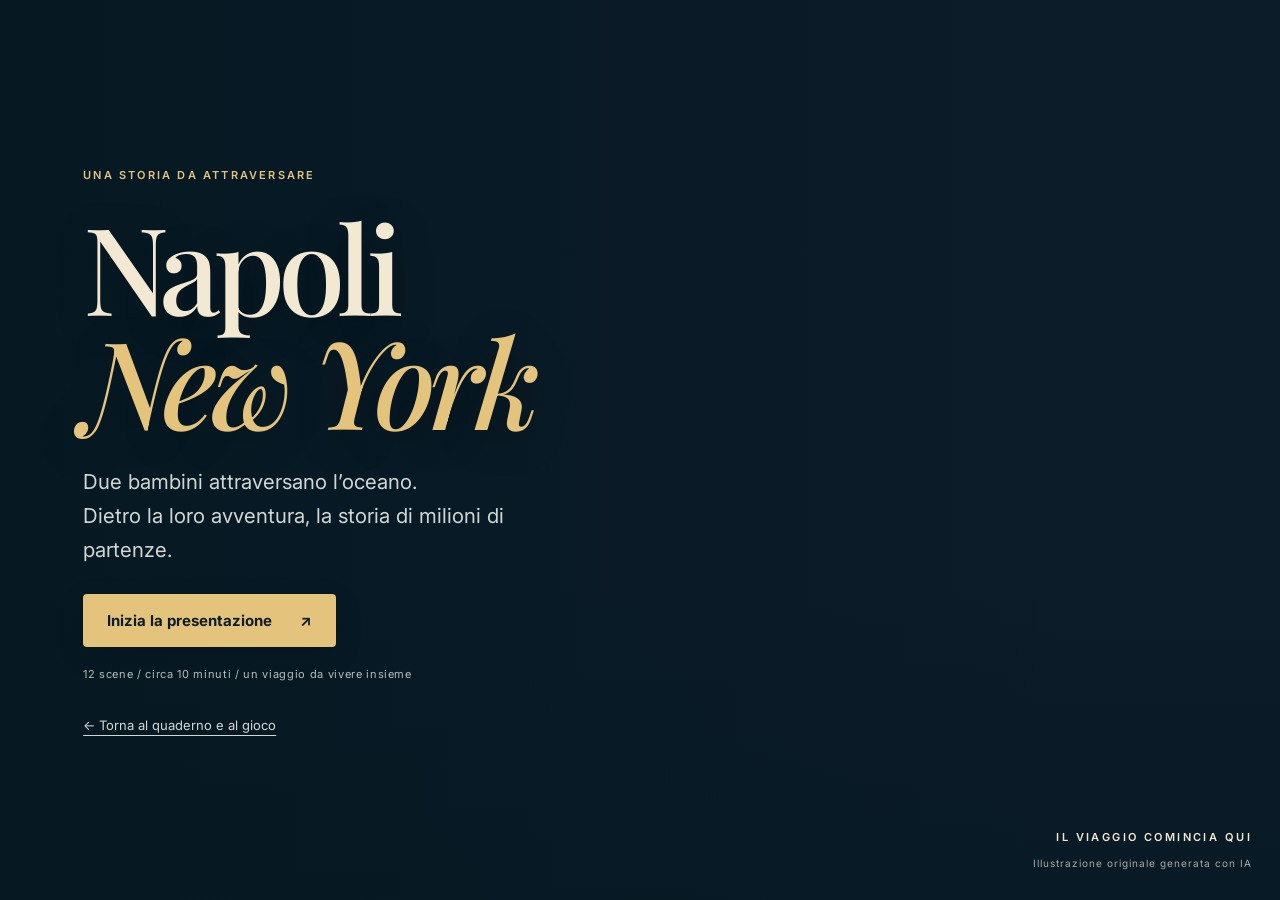
==== presentazione.html @ 8c888522 "Add files via upload" ====
<!DOCTYPE html>
<html lang="it">
<head>
<meta charset="UTF-8">
<meta name="viewport" content="width=device-width, initial-scale=1.0">
<title>Napoli – New York · Il film, il viaggio, la storia</title>
<meta name="description" content="12 slide per la classe: Fellini e Salvatores, il viaggio degli emigranti e cinque enigmi da risolvere insieme.">
<link rel="preconnect" href="https://fonts.googleapis.com">
<link rel="preconnect" href="https://fonts.gstatic.com" crossorigin>
<link href="https://fonts.googleapis.com/css2?family=Playfair+Display:ital,wght@0,500;0,700;0,900;1,500;1,700&family=Special+Elite&family=Inter:wght@400;500;600;700&display=swap" rel="stylesheet">
<link rel="stylesheet" href="presentazione.css">
<link rel="preload" href="assets/napoli-partenza.png" as="image" fetchpriority="high">
<script src="presentazione.js" defer></script>
</head>
<body>
<main id="landing">
  <div class="landing-copy">
    <p class="eyebrow">UNA STORIA DA ATTRAVERSARE</p>
    <h1>Napoli<br><em>New York</em></h1>
    <p class="land-sub">Due bambini attraversano l’oceano.<br>Dietro la loro avventura, la storia di milioni di partenze.</p>
    <button class="primary" id="startDeck">Inizia la presentazione <span aria-hidden="true">↗</span></button>
    <p class="land-meta">12 scene / circa 10 minuti / un viaggio da vivere insieme</p>
    <a class="back-link" href="index.html">← Torna al quaderno e al gioco</a>
  </div>
  <figure class="landing-photo">
    <img src="assets/napoli-partenza.png" alt="Illustrazione: due bambini con una valigia davanti al porto di Napoli all’alba" fetchpriority="high">
    <figcaption>IL VIAGGIO COMINCIA QUI<br><span>Illustrazione originale generata con IA</span></figcaption>
  </figure>
</main>
<section id="deck" hidden aria-label="Presentazione Napoli New York" aria-hidden="true">
  <div class="deck-progress" aria-hidden="true"><i id="dBar"></i></div>
  <header class="deck-top">
    <a class="deck-brand" href="index.html">Napoli <em>New York</em></a>
    <span class="deck-sec" id="dSec"></span>
    <span class="deck-count" id="dCount"></span>
    <div class="deck-tools">
      <button id="btnDOver" aria-label="Indice delle slide (G)" title="Indice delle slide (G)">▦<span>Indice</span></button>
      <button id="btnDNotes" aria-label="Note del relatore (N)" aria-expanded="false" aria-controls="dNotes" title="Note relatore (N)">✎<span>Note</span></button>
      <button id="btnMotion" aria-label="Disattiva le animazioni" aria-pressed="true" title="Animazioni attive">◈<span>Effetti</span></button>
      <button id="btnFS" aria-label="Schermo intero (F)" title="Schermo intero (F)">⛶<span>Schermo</span></button>
      <button id="closeDeck" aria-label="Torna alla copertina" title="Torna alla copertina">×<span>Esci</span></button>
    </div>
  </header>
  <div class="deck-stage">
    <button class="deck-arrow" id="dPrev" aria-label="Slide precedente">‹</button>
    <div class="deck-viewport" id="dViewport" tabindex="0" aria-label="Contenuto della slide">
      <article id="dCard" class="slide"></article>
    </div>
    <button class="deck-arrow" id="dNext" aria-label="Slide successiva">›</button>
  </div>
  <aside class="deck-notes" id="dNotes" hidden aria-label="Note del relatore"><b>PER IL RELATORE</b><p id="dNoteTxt"></p><p id="dSources"></p></aside>
  <footer class="deck-bottom">
    <div id="dDots" aria-label="Vai a una slide"></div>
    <div class="journey-position" aria-label="Tappe del viaggio"><span data-act="0">Napoli</span><i aria-hidden="true"></i><span data-act="1">Atlantico</span><i aria-hidden="true"></i><span data-act="2">New York</span></div>
    <p class="deck-hint">← → naviga <span>G indice / N note / F schermo intero</span></p>
  </footer>
  <p id="deckStatus" class="sr-only" role="status" aria-live="polite"></p>
</section>
<dialog id="dOver" aria-labelledby="overviewTitle">
  <header><div><p class="eyebrow">IL PERCORSO</p><h2 id="overviewTitle">Le tappe del viaggio</h2></div><button id="closeOverview" aria-label="Chiudi l’indice">×</button></header>
  <div id="dGrid"></div>
</dialog>
<noscript><p class="noscript">Per navigare nelle slide è necessario JavaScript. Puoi leggere gli stessi argomenti nel <a href="index.html#quaderno">Quaderno di viaggio</a>.</p></noscript>
</body>
</html>
---- presentazione.css ----
:root{--paper:#f3e9d3;--white:#fffaf0;--ink:#172329;--soft:#56605f;--navy:#0c1c29;--gold:#e4c37c;--red:#842f2c;--line:#cbbf9f}
*{box-sizing:border-box}
[hidden]{display:none!important}
html,body{margin:0;min-height:100%;background:var(--navy);font-family:Inter,system-ui,sans-serif;color:var(--paper)}
body{height:100dvh}
a{color:inherit}
button{font:inherit;cursor:pointer}
button:disabled{opacity:.25;cursor:default}
:focus-visible{outline:3px solid var(--gold);outline-offset:4px}
h1,h2,h3{font-family:'Playfair Display',Georgia,serif;font-weight:500;line-height:1.08;margin:0;text-wrap:balance}
p{line-height:1.65}
.eyebrow{font-size:11px;letter-spacing:.2em;font-weight:600;margin:0 0 24px;color:var(--gold)}
#landing{min-height:100dvh;position:relative;isolation:isolate;display:flex;align-items:center;padding:clamp(28px,6.5vw,110px);overflow:hidden;background:#0c1c29}
.landing-copy{padding:24px 0;position:relative;z-index:1;width:57%;animation:opening-copy 1.2s .15s both}
#landing h1{font-size:clamp(72px,9.5vw,155px);letter-spacing:-.055em;line-height:.94;text-shadow:0 8px 40px #0004}
#landing h1 em{color:var(--gold);font-weight:500}
.land-sub{color:#d2d7d4;font-size:clamp(16px,1.6vw,21px);margin:28px 0;max-width:38ch}
.primary{display:inline-flex;gap:28px;align-items:center;justify-content:center;background:var(--gold);color:var(--navy);padding:17px 24px;border:0;border-radius:4px;font-weight:700;font-size:15px;text-decoration:none;min-height:50px}
.primary:hover{background:#f2d699}
.land-meta{font-size:11px;letter-spacing:.06em;color:#b4bdba;margin:18px 0 30px}
.back-link{font-size:13px;text-decoration-thickness:1px;text-underline-offset:5px;color:#d2d7d4}
.landing-photo{margin:0;position:absolute;inset:0;z-index:-1;overflow:hidden}
.landing-photo img{position:absolute;inset:0;width:100%;height:100%;object-fit:cover;filter:saturate(.9);animation:opening-image 18s ease-out both}
.landing-photo::after{content:'';position:absolute;inset:0;background:linear-gradient(90deg,#061923f5 0%,#061923c9 27%,#06192340 62%,#06192300 85%),linear-gradient(0deg,#061923a1,transparent 35%);pointer-events:none}
.landing-photo figcaption{position:absolute;z-index:1;bottom:24px;right:28px;left:auto;text-align:right;color:var(--paper);font-size:11px;font-weight:600;letter-spacing:.22em;line-height:2.3}
.landing-photo figcaption span{font-size:10px;font-weight:400;letter-spacing:.1em;opacity:.7}
#deck{height:100dvh;display:flex;flex-direction:column;padding:0 clamp(12px,3vw,48px);overflow:hidden;max-width:1700px;margin:auto}
.deck-progress{position:fixed;left:0;right:0;top:0;height:3px;background:#ffffff15;z-index:5}
.deck-progress i{display:block;height:100%;background:var(--gold);transition:width .25s}
.deck-top{display:flex;gap:24px;align-items:center;flex-shrink:0;min-height:80px;width:100%;margin:auto;max-width:1500px}
.deck-brand{font-family:'Playfair Display',Georgia,serif;font-size:19px;text-decoration:none;white-space:nowrap}
.deck-brand em{color:var(--gold);margin-left:5px}
.deck-sec{font-size:11px;letter-spacing:.1em;color:#b4bdba;overflow:hidden;text-overflow:ellipsis;white-space:nowrap}
.deck-count{font-size:12px;letter-spacing:.12em;color:var(--gold);margin-left:auto;white-space:nowrap}
.deck-tools{display:flex;gap:4px}
.deck-tools button{background:transparent;color:var(--paper);border:1px solid transparent;border-radius:4px;min-width:48px;min-height:48px;font-size:21px;padding:6px}
.deck-tools span{display:block;font-size:9px;line-height:1.2;margin-top:3px;letter-spacing:.03em}
.deck-tools button:hover,.deck-tools button[aria-expanded=true]{border-color:#e4c37c66;background:#e4c37c10}
.deck-stage{display:flex;align-items:center;justify-content:center;gap:18px;flex:1;min-height:0;position:relative}
.deck-arrow{flex-shrink:0;width:38px;min-height:60px;border:1px solid #e4c37c44;background:transparent;border-radius:4px;color:var(--gold);font-size:32px}
.deck-arrow:hover:enabled{background:#e4c37c15}
.deck-viewport{width:min(100%,calc((100dvh - 150px)*16/9));max-height:100%;aspect-ratio:16/9;background:var(--paper);color:var(--ink);position:relative;overflow:hidden;box-shadow:0 24px 80px #0004;container-type:inline-size}
#deck.with-notes .deck-viewport{width:min(100%,calc((100dvh - 300px)*16/9))}
.slide{position:absolute;inset:0;display:flex;isolation:isolate}
.slide.enter{animation:scene-dissolve .8s cubic-bezier(.16,1,.3,1) both}
.slide.enter[data-transition=pan]{animation-name:scene-pan}
.slide.enter[data-transition=wipe]{animation-name:scene-wipe}
.slide.enter[data-transition=zoom]{animation-name:scene-zoom}
.slide.enter[data-transition=iris]{animation-name:scene-iris}
.slide-ghost{position:absolute!important;inset:0;z-index:3;pointer-events:none;overflow:hidden;animation:scene-out .72s ease both}
@keyframes scene-dissolve{from{opacity:0;filter:blur(5px)}to{opacity:1;filter:blur(0)}}
@keyframes scene-pan{from{opacity:0;transform:translateX(calc(var(--direction,1)*6%)) scale(1.035);filter:blur(4px)}to{opacity:1;transform:none;filter:blur(0)}}
@keyframes scene-wipe{from{clip-path:inset(0 100% 0 0);transform:scale(1.035)}to{clip-path:inset(0);transform:none}}
@keyframes scene-zoom{from{opacity:0;transform:scale(.94);filter:blur(6px)}to{opacity:1;transform:scale(1);filter:blur(0)}}
@keyframes scene-iris{from{clip-path:circle(10% at 65% 48%);filter:brightness(.65)}to{clip-path:circle(140% at 65% 48%);filter:brightness(1)}}
@keyframes scene-out{from{opacity:1;transform:none}to{opacity:0;transform:translateX(calc(var(--direction,1)*-3%)) scale(1.025)}}
.slide h2{font-size:clamp(27px,4.5cqw,65px);letter-spacing:-.025em;margin-bottom:22px}
.slide p,.slide li{font-size:clamp(15px,1.85cqw,25px);line-height:1.6}
.slide p{margin:0 0 17px;max-width:54ch}
.slide p:last-child{margin-bottom:0}
.slide b{font-weight:700}
.slide em{font-family:'Playfair Display',Georgia,serif;font-weight:500}
.sl-k{font-size:clamp(9px,1cqw,13px);font-weight:600;letter-spacing:.18em;text-transform:uppercase;color:var(--red);margin-bottom:20px}
.sl-copy{padding:5.5cqw;display:flex;flex-direction:column;justify-content:center;flex:1;min-width:0}
.sl-copy.solo{padding-right:15cqw}
.sl-copy.solo p{max-width:60ch}
.sl-photo{width:40%;margin:0;position:relative;overflow:hidden;background:#29414a;display:flex;align-items:flex-end}
.sl-photo img{position:absolute;inset:0;width:100%;height:100%;object-fit:cover;filter:saturate(.82);object-position:72% center}
.sl-photo figcaption{position:relative;z-index:1;width:100%;background:linear-gradient(0deg,#0c1c29f5,#0c1c2988);color:var(--paper);padding:26px 20px 18px;font-size:clamp(10px,1.1cqw,14px);line-height:1.6}
.sl-photo.image-unavailable::before{content:'ARCHIVIO DEL VIAGGIO';position:absolute;left:24px;top:28px;right:24px;letter-spacing:.18em;font-size:12px;color:var(--gold)}
.sl-cover{padding:6cqw;position:relative;isolation:isolate;display:flex;flex:1;flex-direction:column;justify-content:flex-end;background:#182f3a;color:var(--paper)}
.sl-cover>img{position:absolute;inset:0;width:100%;height:100%;object-fit:cover;z-index:-2;filter:saturate(.9)}
.sl-cover::before{content:'';position:absolute;inset:0;z-index:-1;background:linear-gradient(90deg,#061923e8 5%,#061923a8 40%,#06192300 80%),linear-gradient(0deg,#06192380,transparent 60%)}
.sl-cover h2{font-size:clamp(34px,6.7cqw,96px);margin:0 0 22px;line-height:1.02;max-width:14ch}
.sl-cover h2 em{color:var(--gold)}
.sl-cover p{max-width:40ch;color:#ece5d5}
.sl-cover .sl-k{color:var(--gold)}
.sl-number{position:absolute;right:3.5cqw;bottom:2.5cqw;font-family:'Playfair Display',Georgia,serif;font-size:clamp(32px,6cqw,80px);line-height:1;opacity:.12;pointer-events:none}
.sl-facts{flex:1;display:flex;flex-direction:column;justify-content:center;padding:5.5cqw;background:#142d39;color:var(--paper)}
.sl-facts .sl-k{color:var(--gold)}
.fact-row{display:grid;grid-template-columns:1.45fr 1fr 1fr;gap:30px;margin:10px 0 28px}
.fact-row>div{border-top:1px solid #e4c37c55;padding-top:18px}
.fact-row strong{display:block;font-family:'Playfair Display',Georgia,serif;color:var(--gold);font-size:clamp(25px,4.3cqw,62px);font-weight:500;line-height:1.1;margin-bottom:12px}
.fact-row span{font-size:clamp(12px,1.4cqw,20px);line-height:1.6;display:block}
.sl-facts>p{font-size:clamp(13px,1.6cqw,21px);color:#d1d8d3}
.timeline{display:grid;grid-template-columns:repeat(3,1fr);gap:4cqw;margin-top:12px}
.timeline section{border-top:2px solid var(--red);padding-top:20px}
.timeline strong{font-family:'Playfair Display',Georgia,serif;font-size:clamp(32px,5cqw,68px);font-weight:500;color:var(--red)}
.timeline p{font-size:clamp(13px,1.65cqw,22px);margin-top:12px}
.keyline{border-left:3px solid var(--red);padding-left:18px;margin-top:12px!important;color:var(--red)}
.morse{font-family:'Special Elite',monospace;letter-spacing:.12em;font-size:clamp(22px,4cqw,56px)!important;color:var(--red);margin:5px 0 20px!important;white-space:nowrap}
.sl-quote{flex:1;display:flex;flex-direction:column;justify-content:center;padding:7cqw;background:#762e2d;color:var(--paper)}
.sl-quote .sl-k{color:var(--gold)}
.sl-quote blockquote{font-family:'Playfair Display',Georgia,serif;font-size:clamp(28px,4.6cqw,64px);font-style:italic;line-height:1.25;margin:0 0 26px;max-width:27ch}
.sl-quote p{font-size:clamp(13px,1.5cqw,21px);color:#edcebf}
.sl-mission{display:flex;flex-direction:column;justify-content:center;align-items:flex-start;flex:1;padding:5.5cqw}
.mission-route{font-size:clamp(12px,1.5cqw,19px)!important;line-height:2!important;border-top:1px solid var(--line);border-bottom:1px solid var(--line);padding:16px 0;margin:8px 0 24px!important;width:100%}
.sl-mission .primary{font-size:clamp(12px,1.3cqw,18px);padding:14px 20px}
.sl-trailer{display:flex;flex-direction:column;flex:1;min-width:0;gap:12px;padding:2.4cqw 4cqw;background:#071721;color:var(--paper)}
.sl-trailer header{display:flex;align-items:center;justify-content:space-between;gap:16px;flex-shrink:0}
.sl-trailer .sl-k{color:var(--gold);margin:0;font-size:clamp(9px,1cqw,13px)}
.sl-trailer h2{font-size:clamp(22px,2.7cqw,38px);margin:0;white-space:nowrap}
.trailer-player{position:relative;flex:1;min-height:0;background:#000;border:1px solid #e4c37c3d;border-radius:3px;overflow:hidden}
.trailer-player iframe{position:absolute;inset:0;width:100%;height:100%;border:0;display:block}
.sl-trailer .trailer-caption{font-size:clamp(10px,1.05cqw,14px);line-height:1.6;color:#c8d1ca;max-width:none;margin:0;flex-shrink:0}
.trailer-caption a{color:var(--gold);text-underline-offset:3px;margin-left:12px}
.deck-bottom{min-height:64px;display:flex;align-items:center;gap:18px;justify-content:space-between;flex-shrink:0}
#dDots{display:flex;gap:2px}
#dDots button{width:26px;height:36px;background:transparent;border:0;border-radius:3px;display:grid;place-items:center;padding:0}
#dDots button::after{content:'';width:5px;height:5px;border:1px solid #e4c37c99;border-radius:50%}
#dDots button[aria-current=true]::after{background:var(--gold);width:16px;border-radius:2px}
.deck-hint{font-size:10px;color:#b4bdba;letter-spacing:.04em;white-space:nowrap}
.deck-hint span{margin-left:20px;color:#879791}
.deck-notes{flex-shrink:0;padding:14px 18px;margin:14px 56px 0;max-height:136px;overflow:auto;background:var(--paper);color:var(--ink);border-left:3px solid var(--gold)}
.deck-notes b{font-size:10px;letter-spacing:.15em;color:var(--red)}
.deck-notes p{font-size:13px;margin:7px 0;line-height:1.55}
#dSources{font-size:11px;color:var(--soft)}
#dSources a{margin-right:14px;text-underline-offset:3px}
#dOver{width:min(1060px,94vw);max-height:90dvh;padding:30px;border:1px solid #e4c37c55;border-radius:6px;background:var(--navy);color:var(--paper);overflow:auto}
#dOver::backdrop{background:#020b13de}
#dOver header{display:flex;align-items:center;justify-content:space-between;gap:16px;margin-bottom:28px}
#dOver header .eyebrow{margin-bottom:10px}
#dOver h2{font-size:32px}
#closeOverview{width:44px;height:44px;border:1px solid #e4c37c55;background:none;color:var(--gold);border-radius:4px;font-size:28px;flex-shrink:0}
#dGrid{display:grid;grid-template-columns:repeat(3,1fr);gap:12px}
#dGrid button{min-height:125px;padding:18px;background:#ffffff05;border:1px solid #ffffff22;color:var(--paper);text-align:left;border-radius:4px}
#dGrid button[aria-current=true],#dGrid button:hover{border-color:var(--gold);background:#e4c37c10}
#dGrid small{display:block;color:var(--gold);font-size:10px;letter-spacing:.08em;margin-bottom:12px}
#dGrid strong{font-family:'Playfair Display',Georgia,serif;font-size:21px;line-height:1.2;font-weight:500}
.sr-only{position:absolute;width:1px;height:1px;overflow:hidden;clip-path:inset(50%);white-space:nowrap;margin:-1px}
.noscript{padding:24px;background:var(--paper);color:var(--ink)}

/* Cinematic scenes share local illustrations and a protected text area. */
.scene-backdrop{position:absolute;inset:0;z-index:-1;overflow:hidden;background:#132e3b}
.scene-backdrop>img{position:absolute;inset:0;width:100%;height:100%;object-fit:cover;filter:saturate(.85)}
.scene-backdrop::after{content:'';position:absolute;inset:0;background:linear-gradient(90deg,#061923f0 2%,#061923da 28%,#06192399 48%,#06192318 82%),linear-gradient(0deg,#06192388,transparent 50%)}
.cinematic{color:var(--paper)}
.cinematic .sl-copy{padding:5.5cqw;flex:0 0 100%}
.cinematic .sl-copy h2{width:61%;max-width:21ch;text-shadow:0 3px 24px #0005}
.cinematic .sl-copy p{width:55%;max-width:48ch;color:#f3ecdc}
.cinematic .sl-k{color:var(--gold)}
.cinematic .keyline{border-color:var(--gold);color:var(--gold)!important}
.cinematic .morse{color:var(--gold)!important;text-shadow:0 0 28px #e4c37c38}
.cinematic .sl-facts{background:linear-gradient(90deg,#071d2ae8,#071d2ab5);z-index:0}
.cinematic .sl-quote{background:linear-gradient(90deg,#462626e8,#251b1bcc);z-index:0}
.cinematic .sl-quote blockquote{max-width:26ch;text-shadow:0 3px 30px #0003}
.cinematic .sl-mission{z-index:0;background:linear-gradient(90deg,#061923ed,#06192396 70%,transparent)}
.cinematic .sl-mission h2{max-width:19ch}
.cinematic .sl-mission>p{max-width:48ch}
.cinematic .mission-route{border-color:#e4c37c55;width:auto;max-width:100%;color:#e4c37c}
.cinematic .sl-number{color:var(--gold);opacity:.14}
.art-credit{position:absolute;bottom:14px;right:20px;z-index:5;font-size:clamp(8px,.85cqw,11px);letter-spacing:.04em;color:#e8e0ce;text-shadow:0 1px 8px #000;pointer-events:none}
.title-line{display:block;overflow:hidden;padding-bottom:.09em;margin-bottom:-.09em}
.title-line>span{display:block}
.enter .reveal-item{animation:copy-arrive .9s cubic-bezier(.16,1,.3,1) both;animation-delay:calc(.14s + var(--order,0)*.085s)}
.enter .title-line>span{animation:title-arrive 1s cubic-bezier(.16,1,.3,1) both}
.enter .title-line:nth-child(2)>span{animation-delay:.12s}
.enter .title-line:nth-child(3)>span{animation-delay:.24s}
.enter .cinema-image{animation:slow-camera 24s cubic-bezier(.2,.5,.4,1) both}
.enter .timeline section{animation-name:timeline-arrive;animation-delay:calc(2s + var(--step,0)*3s);transform-origin:left top}
@keyframes copy-arrive{from{opacity:0;transform:translateY(22px);filter:blur(3px)}to{opacity:1;transform:none;filter:blur(0)}}
@keyframes title-arrive{from{opacity:0;transform:translateY(115%) rotate(2deg)}to{opacity:1;transform:none}}
@keyframes slow-camera{from{transform:scale(1.035) translateX(-.5%)}to{transform:scale(1.11) translateX(.7%)}}
@keyframes timeline-arrive{from{opacity:0;transform:translateX(-20px) scaleX(.96)}to{opacity:1;transform:none}}
@keyframes opening-copy{from{opacity:0;transform:translateY(26px)}to{opacity:1;transform:none}}
@keyframes opening-image{from{transform:scale(1.1);filter:brightness(.65) saturate(.8)}to{transform:scale(1);filter:brightness(1) saturate(.9)}}
.primary{transition:transform .25s,background .25s,box-shadow .25s;box-shadow:0 8px 28px #0002}
.primary:hover{transform:translateY(-3px);box-shadow:0 14px 34px #0004}
.primary span{transition:transform .25s}
.primary:hover span{transform:translate(3px,-3px)}
.deck-viewport{border:1px solid #e4c37c36;border-radius:5px;box-shadow:0 30px 100px #0007}
.journey-position{display:flex;align-items:center;gap:12px;font-size:10px;letter-spacing:.11em;text-transform:uppercase;white-space:nowrap;color:#84968f}
.journey-position i{width:24px;height:1px;background:#e4c37c35}
.journey-position span{transition:color .5s}
.journey-position .active{color:var(--gold)}
#btnMotion[aria-pressed=true]{color:var(--gold)}
#dGrid button{position:relative;overflow:hidden;isolation:isolate;transition:transform .25s,border-color .25s}
#dGrid button:hover{transform:translateY(-3px)}
#dGrid button.has-preview::before{content:'';position:absolute;inset:0;z-index:-1;background-image:linear-gradient(90deg,#061923eb,#06192388),var(--preview);background-position:center;background-size:cover;transition:transform .5s}
#dGrid button.has-preview:hover::before{transform:scale(1.08)}
.motion-off *,.motion-off *::before,.motion-off *::after{animation:none!important;transition:none!important}
.motion-off .cinema-image{transform:none!important}
@media(max-width:1000px){.deck-hint span{display:none}.deck-sec{display:none}.deck-top{gap:14px}.deck-arrow{width:30px}.deck-stage{gap:10px}#dDots button{width:23px}.deck-notes{margin-left:40px;margin-right:40px}}
@media(max-width:700px){#landing{padding:48px 26px;align-items:flex-end;min-height:100dvh}.landing-copy{padding:12px 0 45px;width:100%}#landing h1{font-size:76px}.landing-photo{min-height:0;max-height:none;order:0}.land-sub{margin:24px 0;font-size:17px}.land-meta{font-size:10px}.eyebrow{font-size:9px;margin-bottom:22px}#deck{padding:0 12px}.deck-top{min-height:68px;gap:8px}.deck-brand{font-size:14px}.deck-tools{gap:0}.deck-tools button{min-width:36px;font-size:19px;padding:4px}.deck-tools span{font-size:8px}.deck-count{font-size:10px;letter-spacing:.04em}.deck-stage{padding-bottom:2px;align-items:stretch;gap:0}.deck-arrow{position:absolute;z-index:3;bottom:12px;min-height:42px;width:42px;background:#0c1c29e8;border-color:#e4c37c99}.deck-arrow:first-child{left:12px}.deck-arrow:last-child{right:12px}.deck-viewport,#deck.with-notes .deck-viewport{width:100%;height:100%;aspect-ratio:auto;overflow-y:auto;container-type:normal}.slide{position:relative;min-height:100%;display:flex;flex-direction:column;padding-bottom:66px}.slide h2{font-size:34px;margin-bottom:20px}.slide p,.slide li{font-size:16px;line-height:1.7}.sl-k{font-size:10px;margin-bottom:18px}.sl-copy,.sl-copy.solo{padding:28px 24px;flex:1}.sl-photo{width:100%;min-height:210px;order:-1;flex-shrink:0}.sl-photo figcaption{font-size:11px;padding:40px 18px 12px}.sl-cover{padding:32px 26px;min-height:100%;flex:1}.sl-cover h2{font-size:46px;max-width:12ch}.sl-cover p{font-size:17px}.sl-facts{padding:30px 24px}.fact-row{gap:22px;margin:12px 0 25px;grid-template-columns:1fr}.fact-row>div{padding-top:12px}.fact-row strong{font-size:41px;margin-bottom:5px}.fact-row span{font-size:14px}.sl-facts>p{font-size:15px}.timeline{grid-template-columns:1fr;gap:22px}.timeline section{padding-top:12px}.timeline strong{font-size:38px}.timeline p{font-size:16px;margin-top:6px}.morse{font-size:26px!important;letter-spacing:.05em}.sl-quote{padding:34px 24px}.sl-quote blockquote{font-size:34px;line-height:1.3}.sl-quote p{font-size:15px}.sl-mission{padding:30px 24px}.mission-route{font-size:14px!important}.sl-mission .primary{font-size:14px;width:100%}.sl-number{font-size:40px;bottom:16px;right:65px}.deck-bottom{min-height:54px;justify-content:center}.deck-hint{display:none}#dDots button{width:25px;height:40px}.deck-notes{max-height:150px;margin:8px 0 0;padding:10px 14px}.deck-notes p{font-size:12px}#dGrid{grid-template-columns:1fr 1fr}#dGrid button{min-height:110px;padding:14px}#dGrid strong{font-size:18px}#dOver{padding:20px}#dOver h2{font-size:27px}}
@media(max-width:380px){.deck-brand{font-size:12px}.deck-tools button{min-width:31px}.deck-count{font-size:9px}#dDots button{width:22px}.slide h2{font-size:30px}}

@media(max-width:1250px){.deck-hint span{display:none}}
@media(max-width:1000px){.journey-position{font-size:8px;gap:8px}.journey-position i{width:15px}.deck-hint{display:none}}
@media(max-width:700px){
  .landing-photo img{object-position:65% center}
  .landing-photo::after{background:linear-gradient(0deg,#061923fa 0%,#061923cd 40%,#06192318 100%)}
  .landing-photo figcaption{bottom:15px;right:20px;font-size:8px;line-height:1.6}
  .landing-photo figcaption span{font-size:8px}
  .land-sub{font-size:16px;max-width:34ch}
  .land-meta{font-size:9px;max-width:32ch;line-height:1.6}
  .deck-brand{font-size:13px;white-space:normal;max-width:100px;line-height:1.2}
  .deck-top{gap:7px}
  .deck-tools button{min-width:32px}
  .deck-tools span{font-size:7px}
  .deck-count{font-size:9px}
  .deck-bottom{flex-direction:column;gap:0;padding:3px 0 8px;min-height:70px}
  .journey-position{font-size:8px;gap:14px}
  .journey-position i{width:25px}
  .scene-backdrop{position:absolute;inset:0}
  .scene-backdrop>img{object-position:70% center}
  .scene-backdrop::after{background:linear-gradient(0deg,#061923f5 15%,#061923e3 45%,#06192378 100%)}
  .cinematic .sl-copy{padding:38px 25px 32px;flex:1;justify-content:center}
  .cinematic .sl-copy h2,.cinematic .sl-copy p{width:100%;max-width:none}
  .cinematic .sl-copy h2{font-size:34px}
  .cinematic .sl-copy p{font-size:16px}
  .cinematic .sl-facts{background:#071d2ac9}
  .cinematic .sl-quote{background:#352127d9}
  .cinematic .sl-mission{padding:34px 25px;background:#061923b8}
  .cinematic .sl-mission h2{font-size:36px}
  .cinematic .sl-mission>p{font-size:16px}
  .cinematic .sl-quote blockquote{font-size:33px}
  .sl-cover{justify-content:center;min-height:560px}
  .sl-cover>img{object-position:68% center}
  .sl-cover::before{background:linear-gradient(90deg,#061923db,#06192355),linear-gradient(0deg,#061923de,transparent)}
  .sl-photo{min-height:240px}
  .art-credit{font-size:8px;right:12px;bottom:8px}
  .slide>.art-credit{bottom:70px}
  .cinematic .mission-route{font-size:13px!important}
  .sl-trailer{padding:28px 18px;gap:20px;min-height:440px;justify-content:center}
  .sl-trailer header{display:block}
  .sl-trailer .sl-k{font-size:9px;margin-bottom:12px}
  .sl-trailer h2{font-size:29px;white-space:normal}
  .trailer-player{flex:0 0 auto;aspect-ratio:16/9;width:100%}
  .sl-trailer .trailer-caption{font-size:12px;line-height:1.8}
  .trailer-caption a{display:block;margin:8px 0 0}
}
@media(max-width:380px){.deck-tools button{min-width:28px}.deck-tools span{display:none}.deck-brand{font-size:11px;max-width:80px}.deck-count{font-size:9px}.cinematic .sl-copy h2{font-size:30px}.sl-cover h2{font-size:41px}}
@media(prefers-reduced-motion:reduce){*,*::before,*::after{animation:none!important;transition:none!important;scroll-behavior:auto!important}}
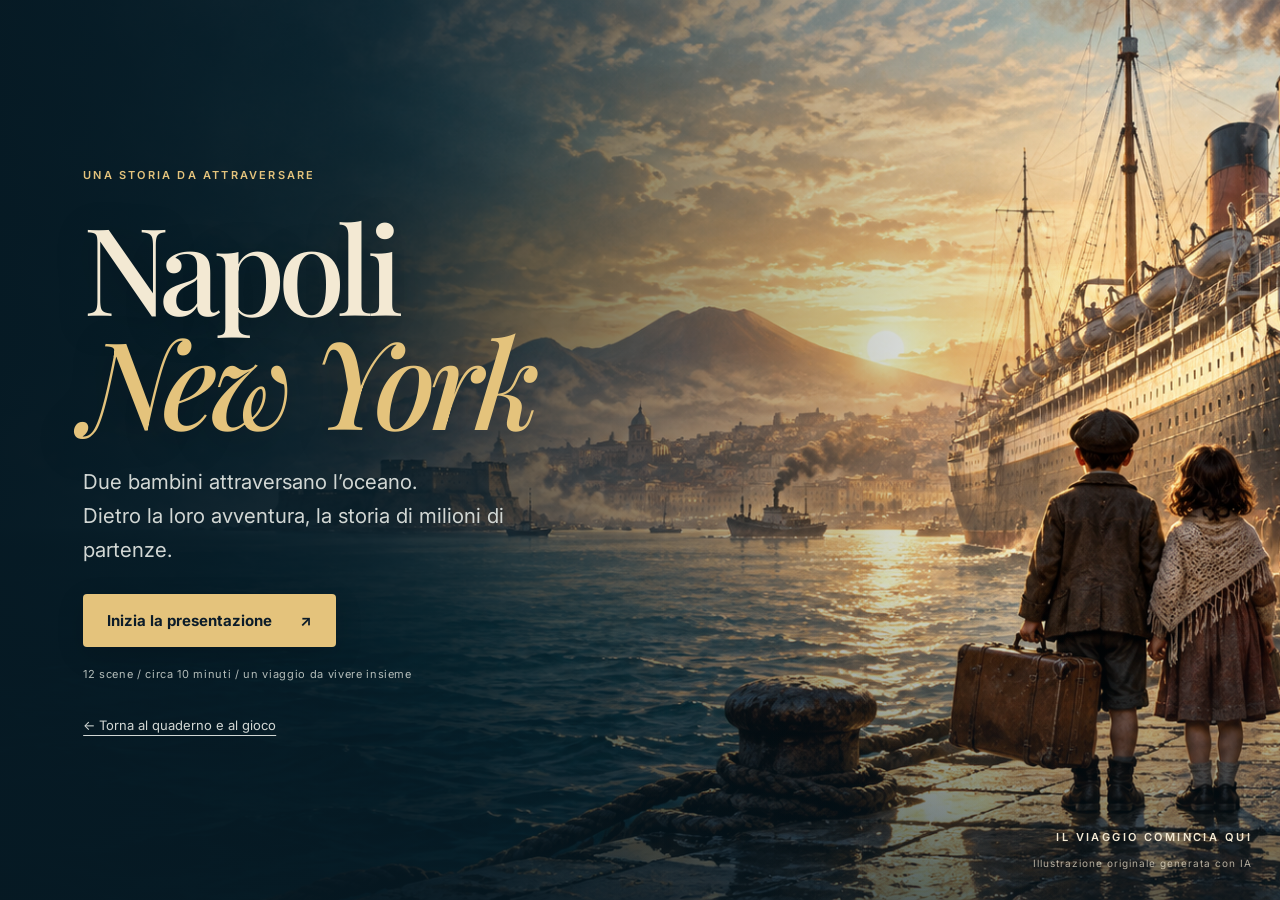
==== commit f2b03245: "Corregge copertina e preload per GitHub Pages" ====
--- a/presentazione.html
+++ b/presentazione.html
@@ -9,7 +9,7 @@
 <link rel="preconnect" href="https://fonts.gstatic.com" crossorigin>
 <link href="https://fonts.googleapis.com/css2?family=Playfair+Display:ital,wght@0,500;0,700;0,900;1,500;1,700&family=Special+Elite&family=Inter:wght@400;500;600;700&display=swap" rel="stylesheet">
 <link rel="stylesheet" href="presentazione.css">
-<link rel="preload" href="assets/napoli-partenza.png" as="image" fetchpriority="high">
+<link rel="preload" href="napoli-partenza.png" as="image" fetchpriority="high">
 <script src="presentazione.js" defer></script>
 </head>
 <body>
@@ -23,7 +23,7 @@
     <a class="back-link" href="index.html">← Torna al quaderno e al gioco</a>
   </div>
   <figure class="landing-photo">
-    <img src="assets/napoli-partenza.png" alt="Illustrazione: due bambini con una valigia davanti al porto di Napoli all’alba" fetchpriority="high">
+    <img src="napoli-partenza.png" alt="Illustrazione: due bambini con una valigia davanti al porto di Napoli all’alba" fetchpriority="high">
     <figcaption>IL VIAGGIO COMINCIA QUI<br><span>Illustrazione originale generata con IA</span></figcaption>
   </figure>
 </main>
